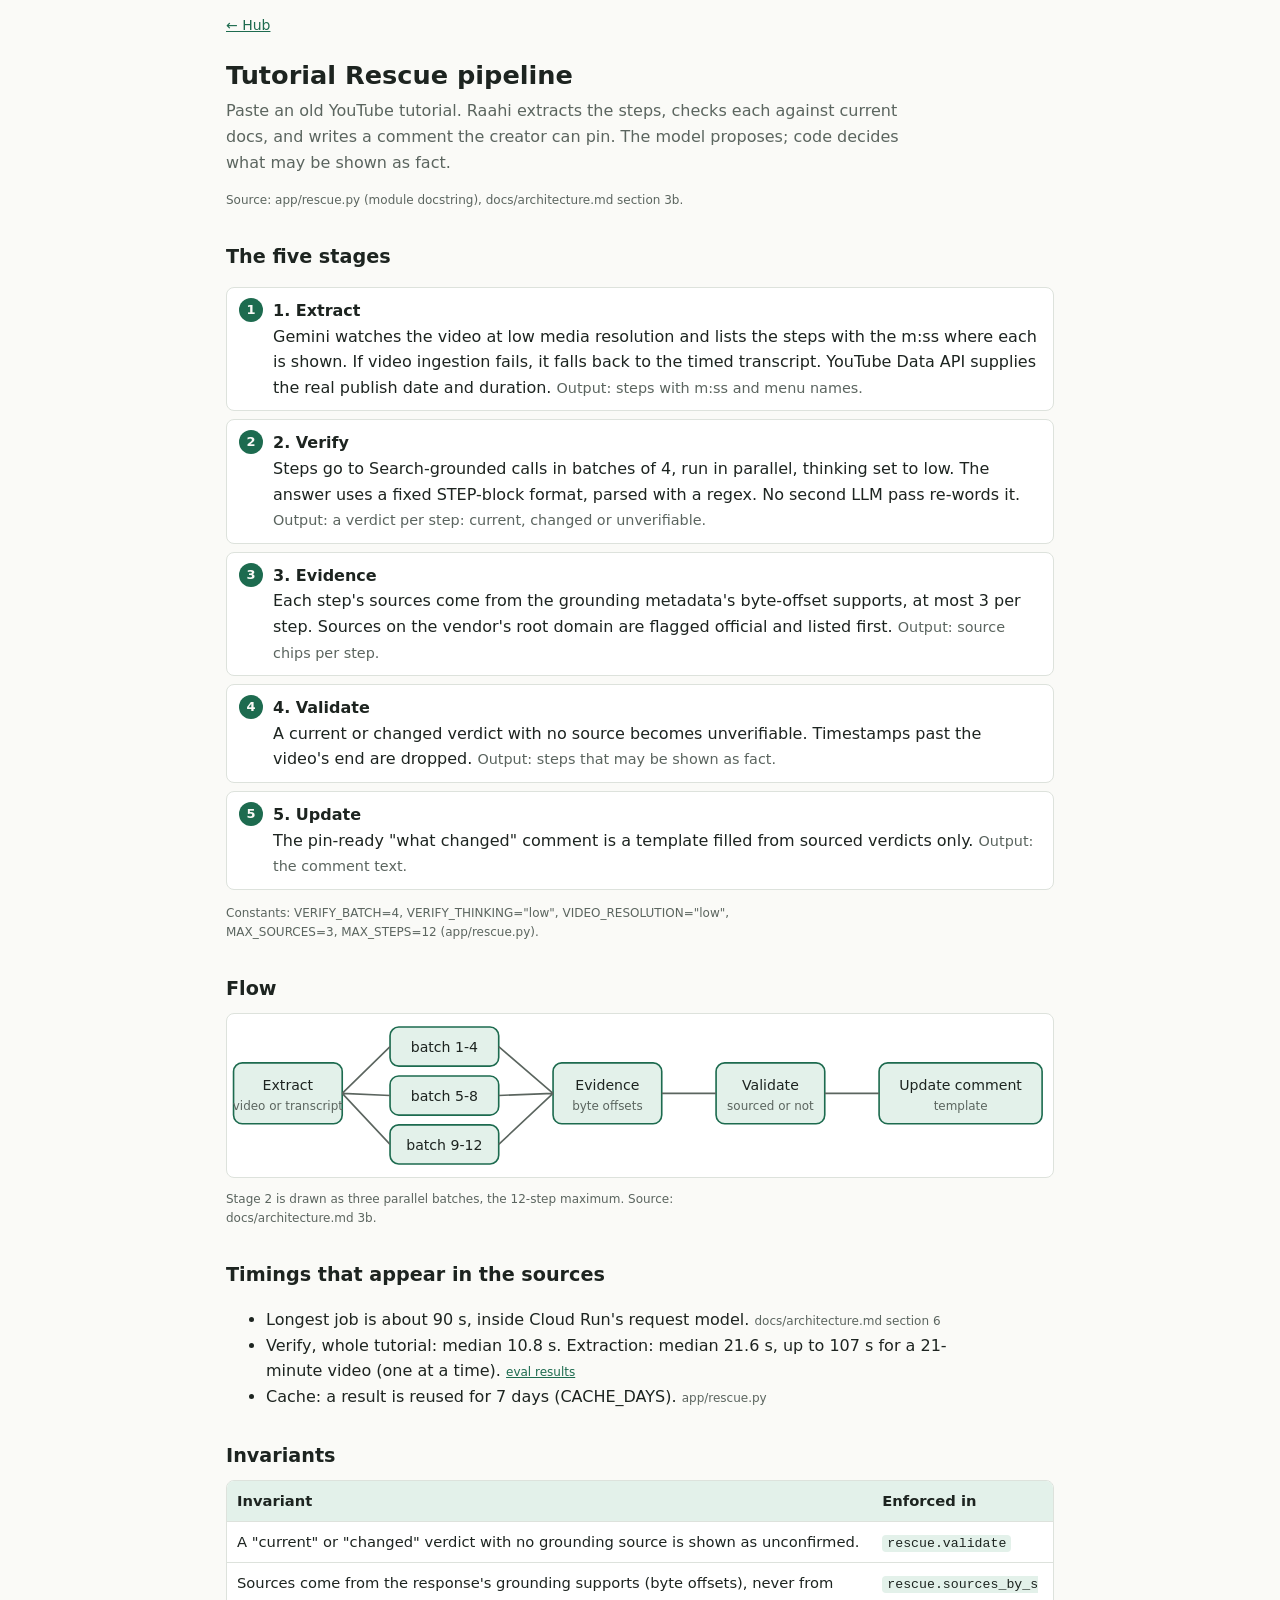
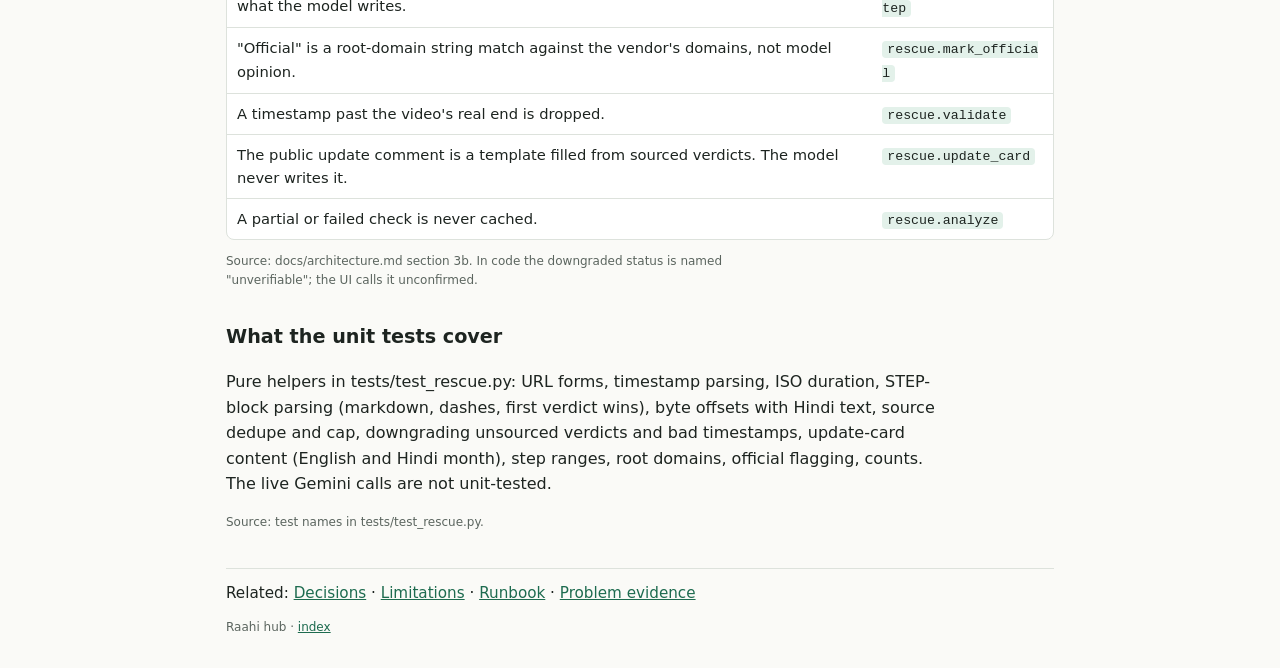
==== html/rescue/pipeline.html @ eafb55fb "docs: Rescue evidence in README, Vertex-only architecture, html/ project hub - README: problem data " ====
<!doctype html>
<html lang="en">
<head>
<meta charset="utf-8">
<meta name="viewport" content="width=device-width, initial-scale=1">
<title>Tutorial Rescue Pipeline</title>
<link rel="stylesheet" href="../assets/hub.css">
</head>
<body>
<header class="top"><a href="../index.html">&larr; Hub</a></header>
<main>
  <h1>Tutorial Rescue pipeline</h1>
  <p class="lede">Paste an old YouTube tutorial. Raahi extracts the steps, checks each against current docs, and writes a comment the creator can pin. The model proposes; code decides what may be shown as fact.</p>
  <p class="src">Source: app/rescue.py (module docstring), docs/architecture.md section 3b.</p>

  <h2>The five stages</h2>
  <ol class="flow">
    <li><b>1. Extract</b>
      Gemini watches the video at low media resolution and lists the steps with the m:ss where each is shown. If video ingestion fails, it falls back to the timed transcript. YouTube Data API supplies the real publish date and duration.
      <span class="out">Output: steps with m:ss and menu names.</span></li>
    <li><b>2. Verify</b>
      Steps go to Search-grounded calls in batches of 4, run in parallel, thinking set to low. The answer uses a fixed STEP-block format, parsed with a regex. No second LLM pass re-words it.
      <span class="out">Output: a verdict per step: current, changed or unverifiable.</span></li>
    <li><b>3. Evidence</b>
      Each step's sources come from the grounding metadata's byte-offset supports, at most 3 per step. Sources on the vendor's root domain are flagged official and listed first.
      <span class="out">Output: source chips per step.</span></li>
    <li><b>4. Validate</b>
      A current or changed verdict with no source becomes unverifiable. Timestamps past the video's end are dropped.
      <span class="out">Output: steps that may be shown as fact.</span></li>
    <li><b>5. Update</b>
      The pin-ready "what changed" comment is a template filled from sourced verdicts only.
      <span class="out">Output: the comment text.</span></li>
  </ol>
  <p class="src">Constants: VERIFY_BATCH=4, VERIFY_THINKING="low", VIDEO_RESOLUTION="low", MAX_SOURCES=3, MAX_STEPS=12 (app/rescue.py).</p>

  <h2>Flow</h2>
  <div class="wrap">
  <svg viewBox="0 0 760 150" role="img" aria-label="Pipeline: URL, extract, verify in parallel batches, evidence, validate, update comment" style="min-width:680px;display:block;width:100%;height:auto">
    <style>
      .bx { fill: var(--accent-soft); stroke: var(--accent); stroke-width: 1.5; }
      .t { fill: var(--text); font: 13px system-ui, sans-serif; text-anchor: middle; }
      .s { fill: var(--muted); font: 11px system-ui, sans-serif; text-anchor: middle; }
      .ar { stroke: var(--muted); stroke-width: 1.5; fill: none; }
    </style>
    <rect class="bx" x="6" y="45" width="100" height="56" rx="8"/><text class="t" x="56" y="70">Extract</text><text class="s" x="56" y="88">video or transcript</text>
    <rect class="bx" x="150" y="12" width="100" height="36" rx="8"/><text class="t" x="200" y="35">batch 1-4</text>
    <rect class="bx" x="150" y="57" width="100" height="36" rx="8"/><text class="t" x="200" y="80">batch 5-8</text>
    <rect class="bx" x="150" y="102" width="100" height="36" rx="8"/><text class="t" x="200" y="125">batch 9-12</text>
    <rect class="bx" x="300" y="45" width="100" height="56" rx="8"/><text class="t" x="350" y="70">Evidence</text><text class="s" x="350" y="88">byte offsets</text>
    <rect class="bx" x="450" y="45" width="100" height="56" rx="8"/><text class="t" x="500" y="70">Validate</text><text class="s" x="500" y="88">sourced or not</text>
    <rect class="bx" x="600" y="45" width="150" height="56" rx="8"/><text class="t" x="675" y="70">Update comment</text><text class="s" x="675" y="88">template</text>
    <path class="ar" d="M106 73 L150 30 M106 73 L150 75 M106 73 L150 120"/>
    <path class="ar" d="M250 30 L300 73 M250 75 L300 73 M250 120 L300 73"/>
    <path class="ar" d="M400 73 L450 73 M550 73 L600 73"/>
  </svg>
  </div>
  <p class="src">Stage 2 is drawn as three parallel batches, the 12-step maximum. Source: docs/architecture.md 3b.</p>

  <h2>Timings that appear in the sources</h2>
  <ul>
    <li>Longest job is about 90 s, inside Cloud Run's request model. <span class="src">docs/architecture.md section 6</span></li>
    <li>Verify, whole tutorial: median 10.8 s. Extraction: median 21.6 s, up to 107 s for a 21-minute video (one at a time). <span class="src"><a href="../evals/rescue-eval.html">eval results</a></span></li>
    <li>Cache: a result is reused for 7 days (CACHE_DAYS). <span class="src">app/rescue.py</span></li>
  </ul>

  <h2>Invariants</h2>
  <div class="wrap"><table>
    <thead><tr><th>Invariant</th><th>Enforced in</th></tr></thead>
    <tbody>
      <tr><td>A "current" or "changed" verdict with no grounding source is shown as unconfirmed.</td><td><code>rescue.validate</code></td></tr>
      <tr><td>Sources come from the response's grounding supports (byte offsets), never from what the model writes.</td><td><code>rescue.sources_by_step</code></td></tr>
      <tr><td>"Official" is a root-domain string match against the vendor's domains, not model opinion.</td><td><code>rescue.mark_official</code></td></tr>
      <tr><td>A timestamp past the video's real end is dropped.</td><td><code>rescue.validate</code></td></tr>
      <tr><td>The public update comment is a template filled from sourced verdicts. The model never writes it.</td><td><code>rescue.update_card</code></td></tr>
      <tr><td>A partial or failed check is never cached.</td><td><code>rescue.analyze</code></td></tr>
    </tbody>
  </table></div>
  <p class="src">Source: docs/architecture.md section 3b. In code the downgraded status is named "unverifiable"; the UI calls it unconfirmed.</p>

  <h2>What the unit tests cover</h2>
  <p>Pure helpers in tests/test_rescue.py: URL forms, timestamp parsing, ISO duration, STEP-block parsing (markdown, dashes, first verdict wins), byte offsets with Hindi text, source dedupe and cap, downgrading unsourced verdicts and bad timestamps, update-card content (English and Hindi month), step ranges, root domains, official flagging, counts. The live Gemini calls are not unit-tested.</p>
  <p class="src">Source: test names in tests/test_rescue.py.</p>

  <nav class="related">Related: <a href="../decisions/adr-index.html">Decisions</a> &middot; <a href="../caveats/limitations.html">Limitations</a> &middot; <a href="../ops/runbook.html">Runbook</a> &middot; <a href="../research/problem-evidence.html">Problem evidence</a></nav>
</main>
<footer>Raahi hub &middot; <a href="../index.html">index</a></footer>
</body>
</html>
---- html/assets/hub.css ----
:root {
  --bg: #fafaf7; --surface: #ffffff; --text: #1d2420; --muted: #5b655f;
  --line: #dde2dc; --accent: #1d6b4f; --accent-soft: #e3f1ea;
  --warn: #8a5a00; --warn-soft: #fbf0d8; --bad: #a3321f; --bad-soft: #fbe4df;
  --bar-a: #a3321f; --bar-b: #2f7d9a;
}
@media (prefers-color-scheme: dark) {
  :root {
    --bg: #131815; --surface: #1b221e; --text: #e6ebe7; --muted: #9aa69e;
    --line: #2d3832; --accent: #6fcf9f; --accent-soft: #1f3329;
    --warn: #e5b85c; --warn-soft: #34290f; --bad: #f08a76; --bad-soft: #3a1d17;
    --bar-a: #e0745f; --bar-b: #6ab7d3;
  }
}
* { box-sizing: border-box; }
body {
  margin: 0; background: var(--bg); color: var(--text);
  font: 16px/1.6 system-ui, -apple-system, "Segoe UI", Roboto, sans-serif;
}
main, header.top, footer { max-width: 860px; margin: 0 auto; padding: 0 16px; }
header.top { padding-top: 14px; padding-bottom: 6px; font-size: 14px; }
header.top a { color: var(--accent); }
h1 { font-size: 1.6rem; line-height: 1.25; margin: 18px 0 6px; }
h2 { font-size: 1.2rem; margin: 32px 0 8px; }
h3 { font-size: 1rem; margin: 18px 0 4px; }
p, li { max-width: 70ch; }
a { color: var(--accent); }
code { background: var(--accent-soft); padding: 1px 5px; border-radius: 4px; font-size: .9em; word-break: break-word; }
pre { background: var(--surface); border: 1px solid var(--line); border-radius: 8px; padding: 12px; overflow-x: auto; font-size: .85rem; }
pre code { background: none; padding: 0; word-break: normal; }
.lede { color: var(--muted); margin-top: 0; }
.src { color: var(--muted); font-size: 12px; }
.wrap { overflow-x: auto; border: 1px solid var(--line); border-radius: 8px; background: var(--surface); }
table { border-collapse: collapse; width: 100%; min-width: 520px; font-size: .92rem; }
th, td { text-align: left; vertical-align: top; padding: 8px 10px; border-bottom: 1px solid var(--line); }
th { background: var(--accent-soft); font-weight: 600; }
tr:last-child td { border-bottom: 0; }
.note { border-left: 4px solid var(--accent); background: var(--accent-soft); padding: 10px 14px; border-radius: 4px; margin: 14px 0; }
.warn { border-left-color: var(--warn); background: var(--warn-soft); }
.bad { border-left-color: var(--bad); background: var(--bad-soft); }
.tag { display: inline-block; font-size: 12px; padding: 1px 8px; border-radius: 999px; border: 1px solid var(--line); background: var(--surface); color: var(--muted); }
.tag.Active { color: var(--accent); border-color: var(--accent); }
.tag.Pending { color: var(--warn); border-color: var(--warn); }
.cards { list-style: none; padding: 0; margin: 0; display: grid; gap: 10px; }
.cards li { background: var(--surface); border: 1px solid var(--line); border-radius: 8px; padding: 10px 14px; max-width: none; }
.cards a { font-weight: 600; }
.cards .meta { display: flex; gap: 8px; align-items: center; flex-wrap: wrap; font-size: 13px; color: var(--muted); }
.flow { display: grid; gap: 8px; margin: 14px 0; padding: 0; list-style: none; counter-reset: s; }
.flow li { counter-increment: s; background: var(--surface); border: 1px solid var(--line); border-radius: 8px; padding: 10px 14px 10px 46px; position: relative; max-width: none; }
.flow li::before { content: counter(s); position: absolute; left: 12px; top: 10px; width: 24px; height: 24px; border-radius: 50%; background: var(--accent); color: var(--bg); text-align: center; font-weight: 700; line-height: 24px; font-size: 13px; }
.flow b { display: block; }
.flow .out { color: var(--muted); font-size: .9rem; }
.bars { background: var(--surface); border: 1px solid var(--line); border-radius: 8px; padding: 6px 14px 12px; }
.bar-group { margin: 14px 0 0; }
.bar-group .lbl { font-size: .92rem; font-weight: 600; }
.bar-row { display: grid; grid-template-columns: 90px 1fr 52px; gap: 8px; align-items: center; margin-top: 4px; font-size: .88rem; }
.track { background: var(--line); border-radius: 4px; height: 16px; overflow: hidden; }
.fill { height: 100%; border-radius: 4px; }
.fill.a { background: var(--bar-a); }
.fill.b { background: var(--bar-b); }
.adr { background: var(--surface); border: 1px solid var(--line); border-radius: 8px; padding: 4px 16px 12px; margin: 14px 0; }
.adr dl { margin: 0; }
.adr dt { font-weight: 600; margin-top: 8px; color: var(--accent); font-size: .9rem; text-transform: uppercase; letter-spacing: .03em; }
.adr dd { margin: 2px 0 0; max-width: 70ch; }
nav.related { margin: 36px 0 0; padding-top: 12px; border-top: 1px solid var(--line); font-size: .95rem; }
footer { padding-top: 12px; padding-bottom: 36px; color: var(--muted); font-size: 12px; }
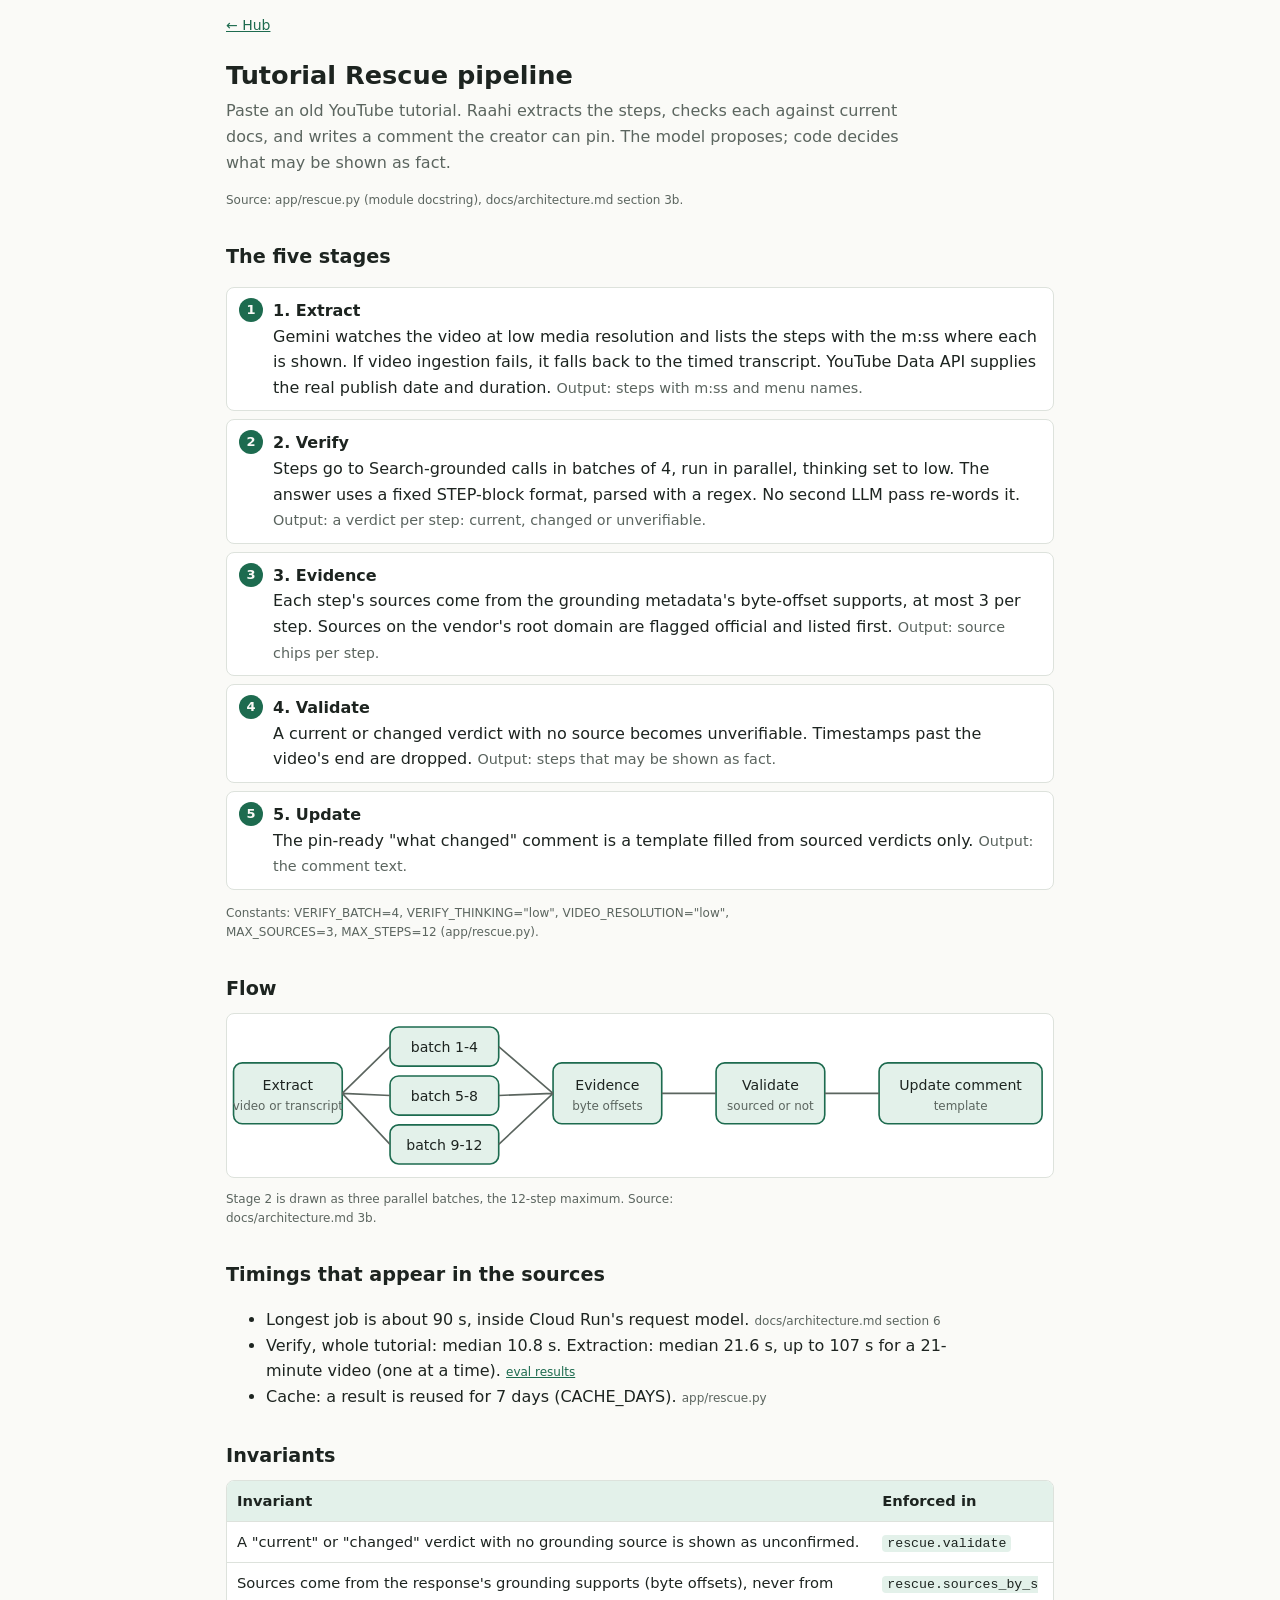
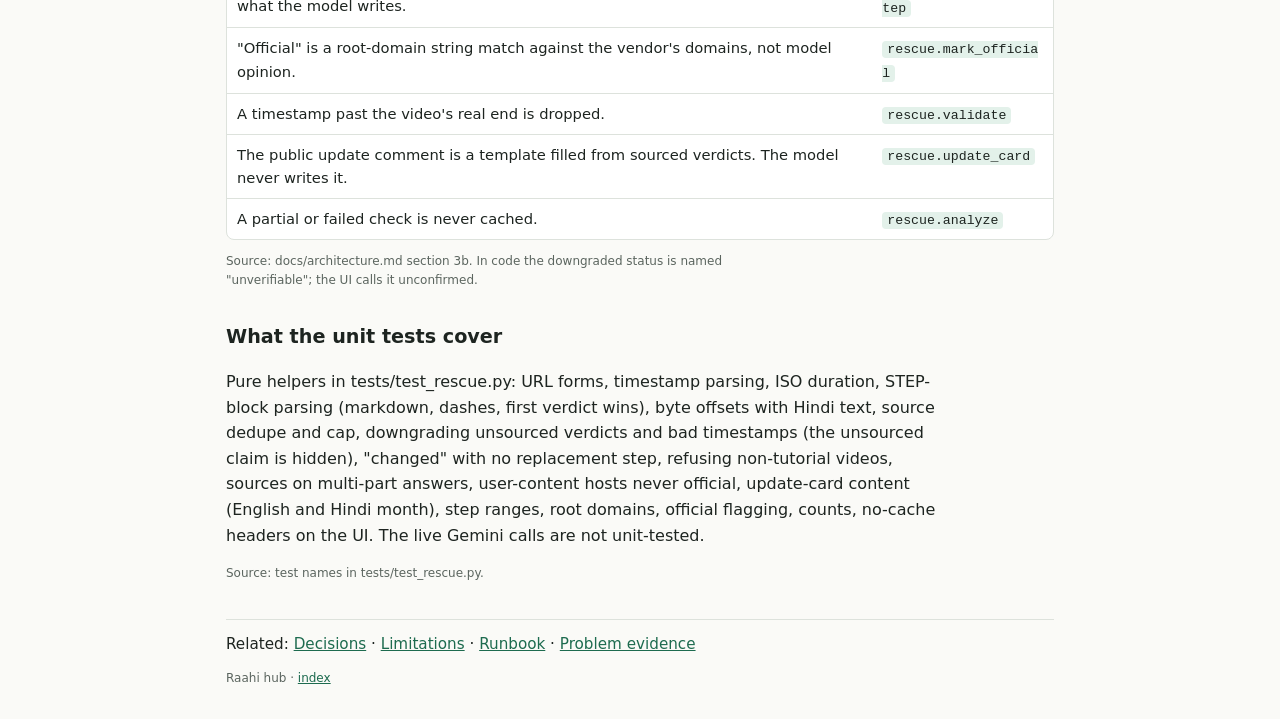
==== commit 4946d38e: "fix: Rescue review + QA findings before judging Review (opus) and QA (prod-pinned google-genai 2.31." ====
--- a/html/rescue/pipeline.html
+++ b/html/rescue/pipeline.html
@@ -78,7 +78,7 @@
   <p class="src">Source: docs/architecture.md section 3b. In code the downgraded status is named "unverifiable"; the UI calls it unconfirmed.</p>
 
   <h2>What the unit tests cover</h2>
-  <p>Pure helpers in tests/test_rescue.py: URL forms, timestamp parsing, ISO duration, STEP-block parsing (markdown, dashes, first verdict wins), byte offsets with Hindi text, source dedupe and cap, downgrading unsourced verdicts and bad timestamps, update-card content (English and Hindi month), step ranges, root domains, official flagging, counts. The live Gemini calls are not unit-tested.</p>
+  <p>Pure helpers in tests/test_rescue.py: URL forms, timestamp parsing, ISO duration, STEP-block parsing (markdown, dashes, first verdict wins), byte offsets with Hindi text, source dedupe and cap, downgrading unsourced verdicts and bad timestamps (the unsourced claim is hidden), "changed" with no replacement step, refusing non-tutorial videos, sources on multi-part answers, user-content hosts never official, update-card content (English and Hindi month), step ranges, root domains, official flagging, counts, no-cache headers on the UI. The live Gemini calls are not unit-tested.</p>
   <p class="src">Source: test names in tests/test_rescue.py.</p>
 
   <nav class="related">Related: <a href="../decisions/adr-index.html">Decisions</a> &middot; <a href="../caveats/limitations.html">Limitations</a> &middot; <a href="../ops/runbook.html">Runbook</a> &middot; <a href="../research/problem-evidence.html">Problem evidence</a></nav>
